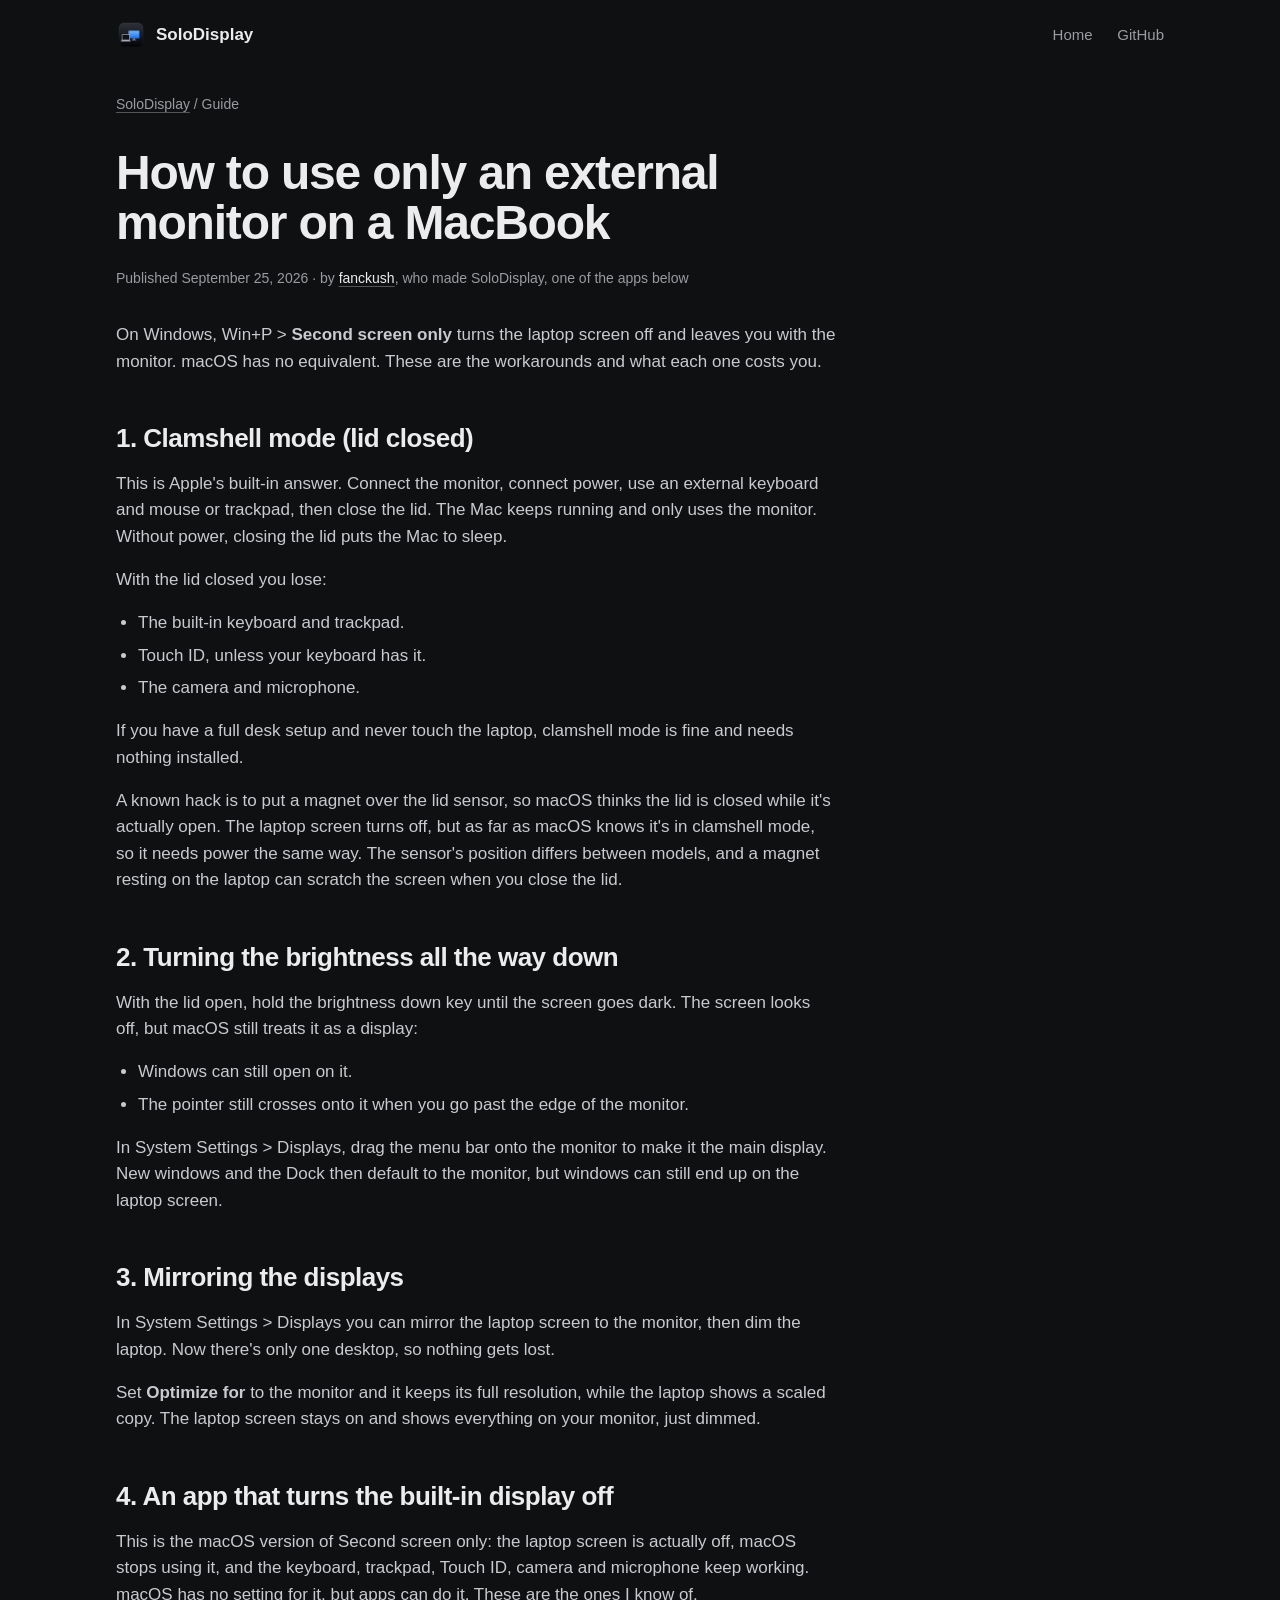
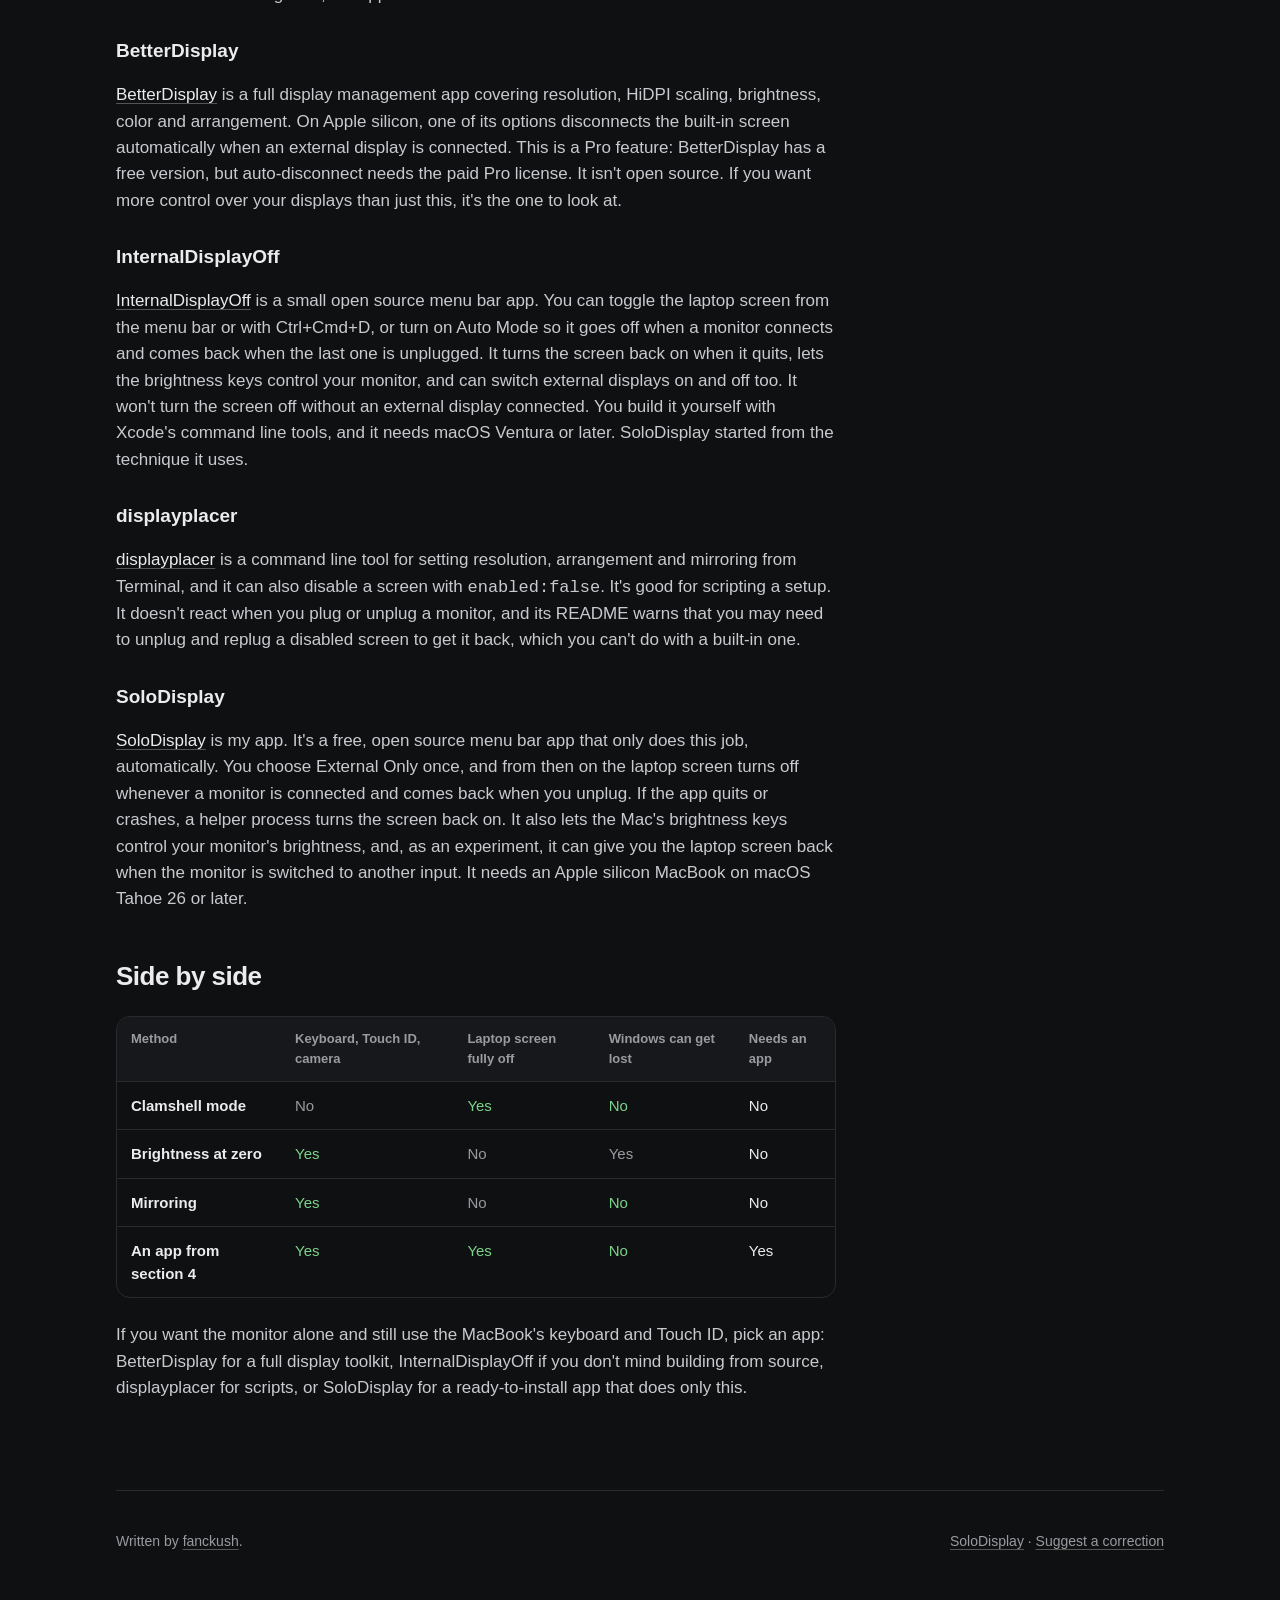
==== site/guide/external-monitor-only-macbook/index.html @ d15729b1 "docs: new github io landing page" ====
<!doctype html>
<html lang="en">
<head>
<meta charset="utf-8">
<meta name="viewport" content="width=device-width, initial-scale=1">
<title>How to Use Only an External Monitor on a MacBook</title>
<meta name="description" content="Using only an external monitor with a MacBook: clamshell mode, brightness at zero, mirroring, or turning the built-in display off with BetterDisplay, InternalDisplayOff, displayplacer or SoloDisplay.">
<meta name="robots" content="index, follow, max-image-preview:large">
<meta name="author" content="fanckush">
<link rel="canonical" href="https://fanckush.github.io/SoloDisplay/guide/external-monitor-only-macbook/">
<link rel="icon" type="image/png" sizes="32x32" href="../../icon-32.png">
<link rel="icon" type="image/png" sizes="192x192" href="../../icon-192.png">
<link rel="apple-touch-icon" href="../../apple-touch-icon.png">
<link rel="manifest" href="../../site.webmanifest">
<meta name="theme-color" content="#0f1012">
<meta name="color-scheme" content="dark">

<meta property="og:type" content="article">
<meta property="og:site_name" content="SoloDisplay">
<meta property="og:locale" content="en_US">
<meta property="og:title" content="How to use only an external monitor on a MacBook">
<meta property="og:description" content="Clamshell mode, brightness at zero, mirroring, or an app that turns the built-in display off. What each one costs you.">
<meta property="og:url" content="https://fanckush.github.io/SoloDisplay/guide/external-monitor-only-macbook/">
<meta property="og:image" content="https://fanckush.github.io/SoloDisplay/og-guide-v1.png">
<meta property="og:image:type" content="image/png">
<meta property="og:image:width" content="1200">
<meta property="og:image:height" content="630">
<meta property="og:image:alt" content="A MacBook with its screen off next to an external monitor that's on. Text: How to use only an external monitor on a MacBook.">
<meta property="article:published_time" content="2026-09-25">
<meta name="twitter:card" content="summary_large_image">
<meta name="twitter:title" content="How to use only an external monitor on a MacBook">
<meta name="twitter:description" content="Clamshell mode, brightness at zero, mirroring, or an app that turns the built-in display off. What each one costs you.">
<meta name="twitter:image" content="https://fanckush.github.io/SoloDisplay/og-guide-v1.png">
<meta name="twitter:image:alt" content="A MacBook with its screen off next to an external monitor that's on.">

<script type="application/ld+json">
{
  "@context": "https://schema.org",
  "@graph": [
    {
      "@type": "Article",
      "@id": "https://fanckush.github.io/SoloDisplay/guide/external-monitor-only-macbook/#article",
      "headline": "How to use only an external monitor on a MacBook",
      "description": "Clamshell mode, brightness at zero, mirroring, or an app that turns the built-in display off, and what each one costs you.",
      "image": "https://fanckush.github.io/SoloDisplay/og-guide-v1.png",
      "datePublished": "2026-09-25",
      "dateModified": "2026-09-25",
      "inLanguage": "en",
      "mainEntityOfPage": "https://fanckush.github.io/SoloDisplay/guide/external-monitor-only-macbook/",
      "author": { "@type": "Person", "name": "fanckush", "url": "https://github.com/fanckush" },
      "publisher": { "@type": "Person", "name": "fanckush", "url": "https://github.com/fanckush" },
      "about": { "@id": "https://fanckush.github.io/SoloDisplay/#app" }
    },
    {
      "@type": "BreadcrumbList",
      "itemListElement": [
        { "@type": "ListItem", "position": 1, "name": "SoloDisplay", "item": "https://fanckush.github.io/SoloDisplay/" },
        { "@type": "ListItem", "position": 2, "name": "Use only an external monitor on a MacBook", "item": "https://fanckush.github.io/SoloDisplay/guide/external-monitor-only-macbook/" }
      ]
    }
  ]
}
</script>

<link rel="stylesheet" href="../../style.css">
</head>
<body>
<a class="skip" href="#main">Skip to content</a>

<div class="wrap">
  <header class="top">
    <a class="brand" href="../../"><img src="../../icon-64.png" alt="" width="30" height="30">SoloDisplay</a>
    <nav aria-label="Main">
      <a href="../../">Home</a>
      <a href="https://github.com/fanckush/SoloDisplay">GitHub</a>
    </nav>
  </header>

  <nav class="crumbs" aria-label="Breadcrumb"><a href="../../">SoloDisplay</a> / Guide</nav>

  <main id="main" class="prose">
    <article>
      <h1>How to use only an external monitor on a MacBook</h1>
      <p class="meta">Published <time datetime="2026-09-25">September 25, 2026</time> &middot; by <a href="https://github.com/fanckush">fanckush</a>, who made SoloDisplay, one of the apps below</p>

      <p>On Windows, Win+P &gt; <strong>Second screen only</strong> turns the laptop screen off and leaves you with the monitor. macOS has no equivalent. These are the workarounds and what each one costs you.</p>

      <h2 id="clamshell-mode">1. Clamshell mode (lid closed)</h2>
      <p>This is Apple's built-in answer. Connect the monitor, connect power, use an external keyboard and mouse or trackpad, then close the lid. The Mac keeps running and only uses the monitor. Without power, closing the lid puts the Mac to sleep.</p>
      <p>With the lid closed you lose:</p>
      <ul>
        <li>The built-in keyboard and trackpad.</li>
        <li>Touch ID, unless your keyboard has it.</li>
        <li>The camera and microphone.</li>
      </ul>
      <p>If you have a full desk setup and never touch the laptop, clamshell mode is fine and needs nothing installed.</p>
      <p>A known hack is to put a magnet over the lid sensor, so macOS thinks the lid is closed while it's actually open. The laptop screen turns off, but as far as macOS knows it's in clamshell mode, so it needs power the same way. The sensor's position differs between models, and a magnet resting on the laptop can scratch the screen when you close the lid.</p>

      <h2 id="brightness-zero">2. Turning the brightness all the way down</h2>
      <p>With the lid open, hold the brightness down key until the screen goes dark. The screen looks off, but macOS still treats it as a display:</p>
      <ul>
        <li>Windows can still open on it.</li>
        <li>The pointer still crosses onto it when you go past the edge of the monitor.</li>
      </ul>
      <p>In System Settings &gt; Displays, drag the menu bar onto the monitor to make it the main display. New windows and the Dock then default to the monitor, but windows can still end up on the laptop screen.</p>

      <h2 id="mirroring">3. Mirroring the displays</h2>
      <p>In System Settings &gt; Displays you can mirror the laptop screen to the monitor, then dim the laptop. Now there's only one desktop, so nothing gets lost.</p>
      <p>Set <strong>Optimize for</strong> to the monitor and it keeps its full resolution, while the laptop shows a scaled copy. The laptop screen stays on and shows everything on your monitor, just dimmed.</p>

      <h2 id="turn-off-built-in-display">4. An app that turns the built-in display off</h2>
      <p>This is the macOS version of Second screen only: the laptop screen is actually off, macOS stops using it, and the keyboard, trackpad, Touch ID, camera and microphone keep working. macOS has no setting for it, but apps can do it. These are the ones I know of.</p>

      <h3>BetterDisplay</h3>
      <p><a href="https://github.com/waydabber/BetterDisplay">BetterDisplay</a> is a full display management app covering resolution, HiDPI scaling, brightness, color and arrangement. On Apple silicon, one of its options disconnects the built-in screen automatically when an external display is connected. This is a Pro feature: BetterDisplay has a free version, but auto-disconnect needs the paid Pro license. It isn't open source. If you want more control over your displays than just this, it's the one to look at.</p>

      <h3>InternalDisplayOff</h3>
      <p><a href="https://github.com/RonaldPark89/InternalDisplayOff">InternalDisplayOff</a> is a small open source menu bar app. You can toggle the laptop screen from the menu bar or with Ctrl+Cmd+D, or turn on Auto Mode so it goes off when a monitor connects and comes back when the last one is unplugged. It turns the screen back on when it quits, lets the brightness keys control your monitor, and can switch external displays on and off too. It won't turn the screen off without an external display connected. You build it yourself with Xcode's command line tools, and it needs macOS Ventura or later. SoloDisplay started from the technique it uses.</p>

      <h3>displayplacer</h3>
      <p><a href="https://github.com/jakehilborn/displayplacer">displayplacer</a> is a command line tool for setting resolution, arrangement and mirroring from Terminal, and it can also disable a screen with <code>enabled:false</code>. It's good for scripting a setup. It doesn't react when you plug or unplug a monitor, and its README warns that you may need to unplug and replug a disabled screen to get it back, which you can't do with a built-in one.</p>

      <h3>SoloDisplay</h3>
      <p><a href="../../">SoloDisplay</a> is my app. It's a free, open source menu bar app that only does this job, automatically. You choose External Only once, and from then on the laptop screen turns off whenever a monitor is connected and comes back when you unplug. If the app quits or crashes, a helper process turns the screen back on. It also lets the Mac's brightness keys control your monitor's brightness, and, as an experiment, it can give you the laptop screen back when the monitor is switched to another input. It needs an Apple silicon MacBook on macOS Tahoe 26 or later.</p>

      <h2 id="comparison">Side by side</h2>
      <div class="table-wrap">
        <table>
          <thead>
            <tr><th scope="col">Method</th><th scope="col">Keyboard, Touch ID, camera</th><th scope="col">Laptop screen fully off</th><th scope="col">Windows can get lost</th><th scope="col">Needs an app</th></tr>
          </thead>
          <tbody>
            <tr><th scope="row">Clamshell mode</th><td class="no">No</td><td class="yes">Yes</td><td class="yes">No</td><td>No</td></tr>
            <tr><th scope="row">Brightness at zero</th><td class="yes">Yes</td><td class="no">No</td><td class="no">Yes</td><td>No</td></tr>
            <tr><th scope="row">Mirroring</th><td class="yes">Yes</td><td class="no">No</td><td class="yes">No</td><td>No</td></tr>
            <tr><th scope="row">An app from section 4</th><td class="yes">Yes</td><td class="yes">Yes</td><td class="yes">No</td><td>Yes</td></tr>
          </tbody>
        </table>
      </div>
      <p>If you want the monitor alone and still use the MacBook's keyboard and Touch ID, pick an app: BetterDisplay for a full display toolkit, InternalDisplayOff if you don't mind building from source, displayplacer for scripts, or SoloDisplay for a ready-to-install app that does only this.</p>
    </article>
  </main>

  <footer>
    <div class="row">
      <p>Written by <a href="https://github.com/fanckush">fanckush</a>.</p>
      <div>
        <a href="../../">SoloDisplay</a> &middot;
        <a href="https://github.com/fanckush/SoloDisplay/issues">Suggest a correction</a>
      </div>
    </div>
  </footer>
</div>
</body>
</html>
---- site/style.css ----
:root {
  --bg: #0f1012;
  --surface: #17181b;
  --line: #2a2b30;
  --text: #ececee;
  --muted: #9a9ba1;
  --accent: #4f8cff;
  /* Deeper blue behind white text, for 4.5:1 contrast */
  --accent-fill: #2f6fe6;
  --accent-press: #2a64d6;
  --sans: -apple-system, BlinkMacSystemFont, "SF Pro Text", "Helvetica Neue", Helvetica, Arial, sans-serif;
  --mono: ui-monospace, "SF Mono", Menlo, Consolas, monospace;
  color-scheme: dark;
}
* { box-sizing: border-box; }
html { -webkit-text-size-adjust: 100%; }
body {
  margin: 0;
  background: var(--bg);
  color: var(--text);
  font: 17px/1.55 var(--sans);
  -webkit-font-smoothing: antialiased;
}
a { color: var(--text); text-underline-offset: 3px; text-decoration-color: #555; }
a:hover { text-decoration-color: var(--text); }
.wrap { max-width: 1080px; margin: 0 auto; padding: 0 16px; }
.sprites { position: absolute; width: 0; height: 0; overflow: hidden; }
.skip {
  position: absolute; left: -9999px; top: 12px; z-index: 10;
  background: var(--accent-fill); color: #fff; padding: 8px 14px; border-radius: 8px; text-decoration: none;
}
.skip:focus { left: 16px; }

/* Top bar */
.top { display: flex; align-items: center; justify-content: space-between; padding: 20px 0; }
.brand { display: flex; align-items: center; gap: 10px; font-weight: 600; text-decoration: none; }
.brand img { width: 30px; height: 30px; }
.top nav a { color: var(--muted); text-decoration: none; font-size: 15px; margin-left: 20px; }
.top nav a:hover { color: var(--text); }

/* Hero */
.hero {
  display: grid;
  grid-template-columns: minmax(0, 1fr) minmax(0, 1.1fr);
  gap: 56px;
  align-items: center;
  padding: 64px 0 96px;
}
h1 {
  font-size: clamp(36px, 5.2vw, 58px);
  line-height: 1.05;
  letter-spacing: -0.025em;
  margin: 0 0 20px;
  font-weight: 700;
  text-wrap: balance;
}
.lede { color: var(--muted); font-size: 19px; margin: 0 0 32px; max-width: 30em; }
.actions { display: flex; flex-wrap: wrap; gap: 12px; align-items: center; }
.btn {
  display: inline-flex; align-items: center; gap: 8px;
  background: var(--accent-fill); color: #fff;
  padding: 12px 20px; border-radius: 10px;
  font-weight: 600; text-decoration: none; font-size: 16px;
}
.btn:hover { background: var(--accent-press); }
.brew {
  display: inline-flex; align-items: center; gap: 4px;
  border: 1px solid var(--line); border-radius: 10px;
  padding: 4px 4px 4px 14px; max-width: 100%;
  font: 13.5px var(--mono); color: var(--muted);
}
.brew code { overflow-x: auto; white-space: nowrap; padding: 8px 0; scrollbar-width: none; }
.brew code::-webkit-scrollbar { display: none; }
.brew button {
  flex: none; background: var(--surface); color: var(--text);
  border: 0; border-radius: 7px; padding: 7px 10px;
  font: 500 13px var(--sans); cursor: pointer; min-width: 64px;
}
.brew button:hover { background: var(--line); }
.fine { color: var(--muted); font-size: 14px; margin: 18px 0 0; }

/* Demos: a MacBook and a monitor. The window moves between screens. */
.demo { display: flex; flex-direction: column; align-items: center; gap: 22px; }
.demo svg { width: 100%; height: auto; display: block; }
.lap-lit, .scene { transition: opacity .35s ease; }
.arrive { opacity: 0; transition: opacity .15s ease; }

/* Hero: the laptop screen goes dark and its window shows up on the monitor, like macOS does. */
#hero-demo[data-mode="external"] .lap-lit { opacity: 0; }
#hero-demo[data-mode="external"] .arrive { opacity: 1; transition-delay: .2s; }

/* Input: with the monitor on another device, macOS moves the whole desktop to the laptop. */
#input-demo .lap-lit, #input-demo .scene { opacity: 0; }
#input-demo:not([data-mode="mac"]) .lap-lit,
#input-demo[data-mode="console"] .scene-console,
#input-demo[data-mode="pc"] .scene-pc { opacity: 1; }
/* Going straight from one device to another: the new scene fades in fully before the old one fades out. */
#input-demo.swap[data-mode="pc"] .scene-console,
#input-demo.swap[data-mode="console"] .scene-pc { transition-delay: .35s; }

.seg {
  display: grid; grid-auto-flow: column; grid-auto-columns: 1fr; gap: 6px;
  background: var(--surface); border: 1px solid var(--line);
  border-radius: 12px; padding: 5px; width: min(380px, 100%);
}
.card .seg { background: var(--bg); width: min(420px, 100%); }
.seg button {
  background: transparent; color: var(--muted); border: 0;
  border-radius: 8px; padding: 9px 10px;
  font: 600 15px var(--sans); cursor: pointer;
  transition: background .2s, color .2s;
}
.seg button[aria-checked="true"] { background: var(--accent-fill); color: #fff; }
.seg button:not([aria-checked="true"]):hover { color: var(--text); }
.seg .port { display: block; font-size: 11px; font-weight: 500; opacity: .9; letter-spacing: .02em; }
.status { color: var(--muted); font-size: 15px; margin: -8px 0 0; min-height: 1.5em; text-align: center; }

/* Sections */
section { padding: 80px 0; border-top: 1px solid var(--line); }
h2 { font-size: 32px; letter-spacing: -0.02em; margin: 0 0 12px; line-height: 1.2; }
#features h2 { margin-bottom: 32px; }

/* Features */
.features { display: grid; grid-template-columns: repeat(2, minmax(0, 1fr)); gap: 16px; }
.card {
  background: var(--surface); border: 1px solid var(--line);
  border-radius: 18px; padding: 30px;
}
.card.wide {
  grid-column: 1 / -1;
  display: grid; grid-template-columns: minmax(0, 1fr) minmax(0, 1.2fr);
  gap: 40px; align-items: start;
}
#input-demo {
  /* Text and switch stay together, centred beside the drawing */
  grid-template-areas: ". art" "copy art" "ctrl art" ". art";
  grid-template-rows: 1fr auto auto 1fr;
  row-gap: 0;
}
#input-demo .copy { grid-area: copy; }
#input-demo .art { grid-area: art; align-self: center; }
#input-demo .ctrl { grid-area: ctrl; padding-top: 24px; }
#input-demo .status { text-align: left; margin: 10px 0 0; }
.card h3 { font-size: 21px; letter-spacing: -0.01em; line-height: 1.25; margin: 0 0 10px; }
.card p { color: var(--muted); margin: 0 0 12px; }
.card p:last-child { margin-bottom: 0; }
.card .note { font-size: 14px; }
.tag {
  display: inline-block; margin-bottom: 14px;
  border: 1px solid #4a3f22; color: #e7c46a; background: #231e10;
  border-radius: 99px; padding: 2px 10px;
  font-size: 12px; font-weight: 600; letter-spacing: .02em;
}

.card.keyed { display: flex; flex-direction: column; }
.keys { display: flex; gap: 10px; margin-top: auto; padding-top: 22px; }
.key {
  width: 58px; height: 54px; border-radius: 9px;
  background: #222327; border: 1px solid #36373c;
  box-shadow: inset 0 -2px 0 rgba(0, 0, 0, .35);
  display: flex; flex-direction: column; align-items: center; justify-content: center; gap: 4px;
  color: #d4d5d9; font-size: 10px; letter-spacing: .03em;
}

.checks { list-style: none; margin: 0; padding: 0; color: var(--muted); }
.checks li { position: relative; padding-left: 24px; margin-bottom: 10px; }
.checks li:last-child { margin-bottom: 0; }
.checks li::before {
  content: ""; position: absolute; left: 4px; top: 5px;
  width: 5px; height: 10px;
  border: solid var(--accent); border-width: 0 2px 2px 0;
  transform: rotate(45deg);
}

.facts {
  display: grid; grid-template-columns: minmax(0, 1fr) minmax(0, 1fr);
  gap: 56px; align-items: center; margin-top: 72px;
}
.facts figure { margin: 0; }
.facts img { width: 100%; height: auto; border-radius: 16px; display: block; }
.facts figcaption { color: var(--muted); font-size: 14px; margin-top: 12px; }
.facts dl { display: grid; grid-template-columns: 1fr 1fr; gap: 32px 28px; margin: 0; }
.facts dt { font-size: 26px; font-weight: 700; letter-spacing: -0.02em; line-height: 1.2; }
.facts dd { margin: 4px 0 0; color: var(--muted); font-size: 15px; }

/* FAQ */
.faq { max-width: 760px; }
.faq h2 { margin-bottom: 20px; }
details { border-bottom: 1px solid var(--line); }
summary {
  cursor: pointer; list-style: none; padding: 18px 32px 18px 0;
  font-weight: 600; position: relative;
}
summary::-webkit-details-marker { display: none; }
summary::after {
  content: "+"; position: absolute; right: 4px; top: 16px;
  color: var(--muted); font-weight: 400; font-size: 22px; line-height: 1.2;
}
details[open] summary::after { content: "\2212"; }
details p { margin: 0 0 20px; color: var(--muted); max-width: 40em; }

footer { border-top: 1px solid var(--line); padding: 40px 0 56px; color: var(--muted); font-size: 14px; }
footer .row { display: flex; flex-wrap: wrap; gap: 8px 24px; justify-content: space-between; }
footer a { color: var(--muted); }
footer p { margin: 0 0 8px; }

:focus-visible { outline: 2px solid var(--accent); outline-offset: 2px; }

/* Guide */
.crumbs { color: var(--muted); font-size: 14px; margin: 24px 0 0; }
.crumbs a { color: var(--muted); }
.prose { max-width: 720px; padding: 32px 0 72px; }
.prose h1 { font-size: clamp(32px, 4.6vw, 48px); }
.prose .meta { color: var(--muted); font-size: 14px; margin: 0 0 32px; }
.prose h2 { font-size: 26px; margin: 48px 0 12px; }
.prose h3 { font-size: 19px; margin: 28px 0 6px; }
.prose p, .prose li { color: #c9cacf; }
.prose ol, .prose ul { padding-left: 22px; }
.prose li { margin-bottom: 6px; }
.prose figure { margin: 28px 0; }
.prose img { width: 100%; height: auto; border-radius: 16px; display: block; }
.prose figcaption { color: var(--muted); font-size: 14px; margin-top: 10px; }
.table-wrap { overflow-x: auto; margin: 24px 0; border: 1px solid var(--line); border-radius: 14px; }
table { border-collapse: collapse; width: 100%; font-size: 15px; min-width: 560px; }
th, td { text-align: left; padding: 12px 14px; border-bottom: 1px solid var(--line); vertical-align: top; }
thead th { color: var(--muted); font-weight: 600; font-size: 13px; background: var(--surface); }
tbody tr:last-child td, tbody tr:last-child th { border-bottom: 0; }
tbody th { font-weight: 600; }
td.yes { color: #7bd389; }
td.no { color: var(--muted); }

@media (max-width: 820px) {
  .hero { grid-template-columns: 1fr; gap: 48px; padding: 32px 0 64px; }
  .features { grid-template-columns: 1fr; }
  .card { padding: 24px; }
  .card.wide { grid-template-columns: 1fr; gap: 28px; }
  #input-demo { grid-template-areas: "copy" "art" "ctrl"; grid-template-rows: auto; row-gap: 28px; }
  #input-demo .ctrl { padding-top: 0; }
  .facts { grid-template-columns: 1fr; gap: 40px; }
  section { padding: 56px 0; }
  .top nav a:not(:last-child) { display: none; }
}
@media (prefers-reduced-motion: reduce) {
  * { transition: none !important; }
}
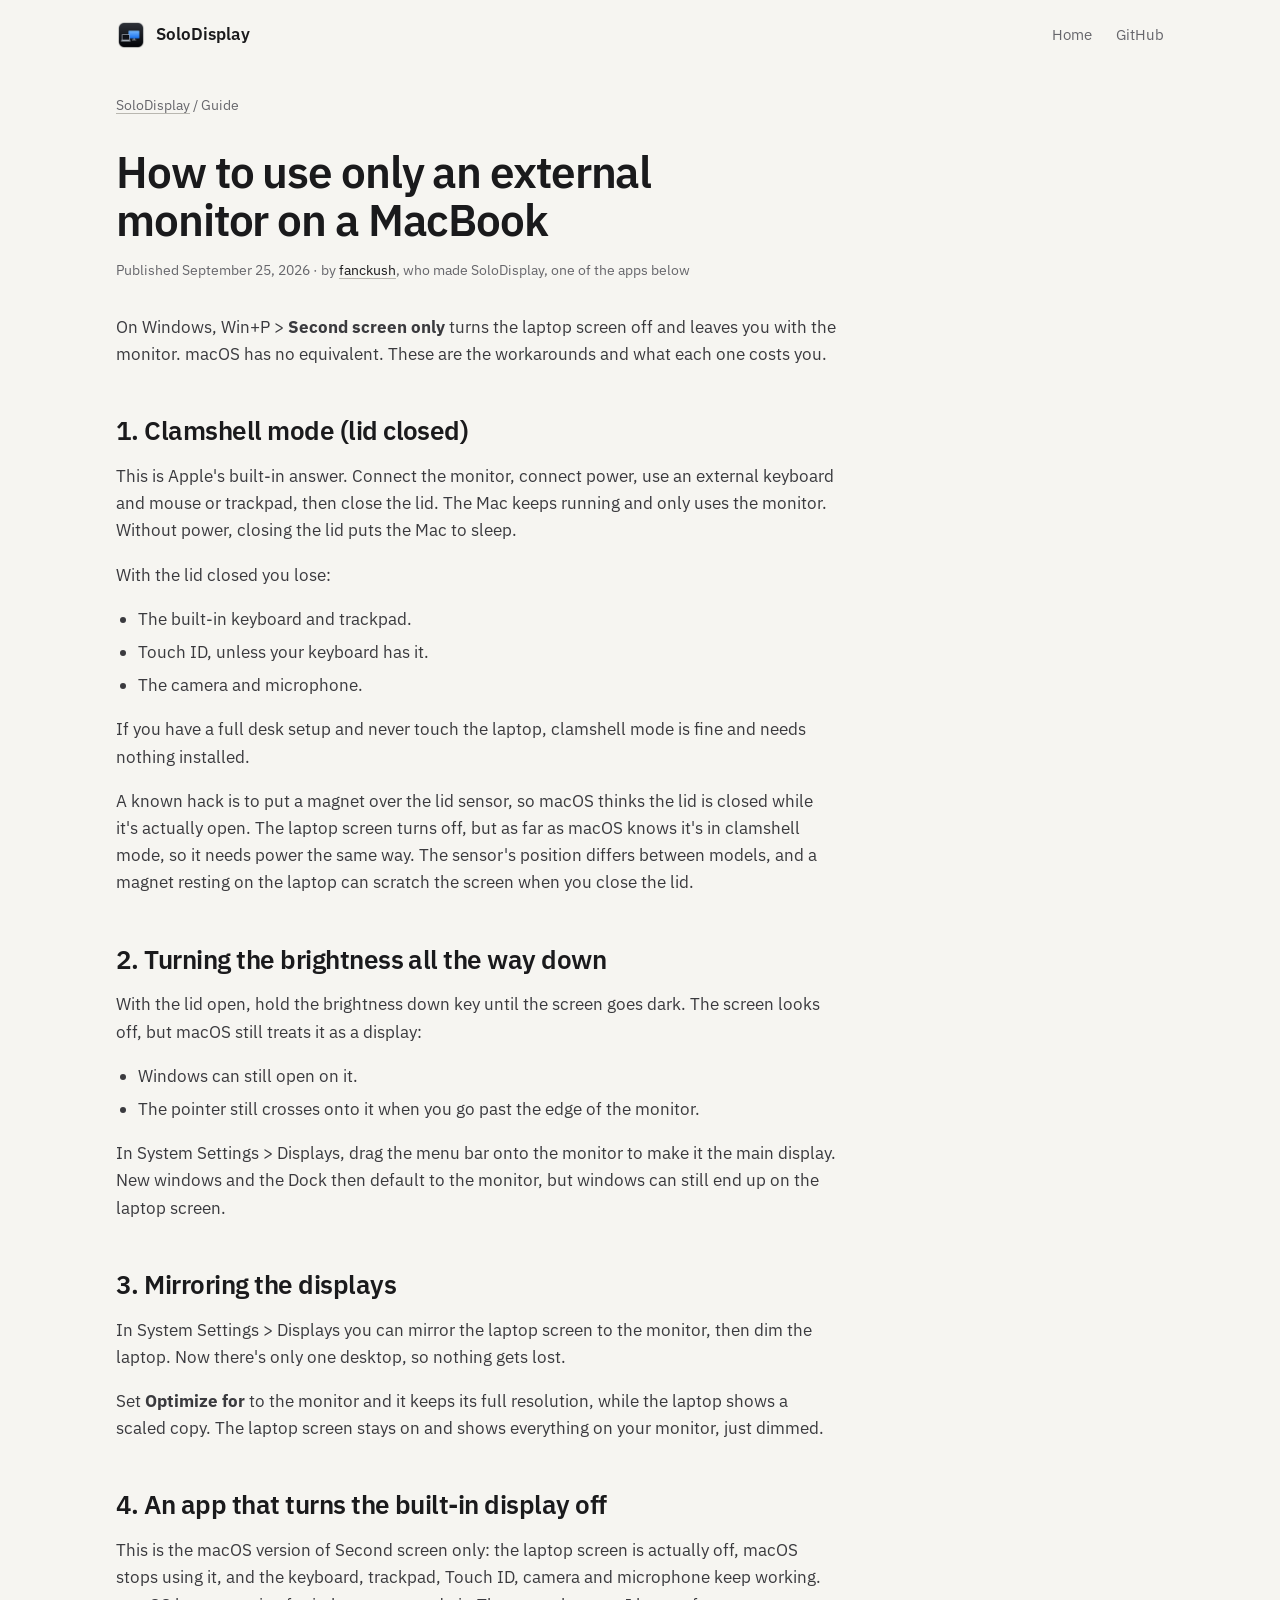
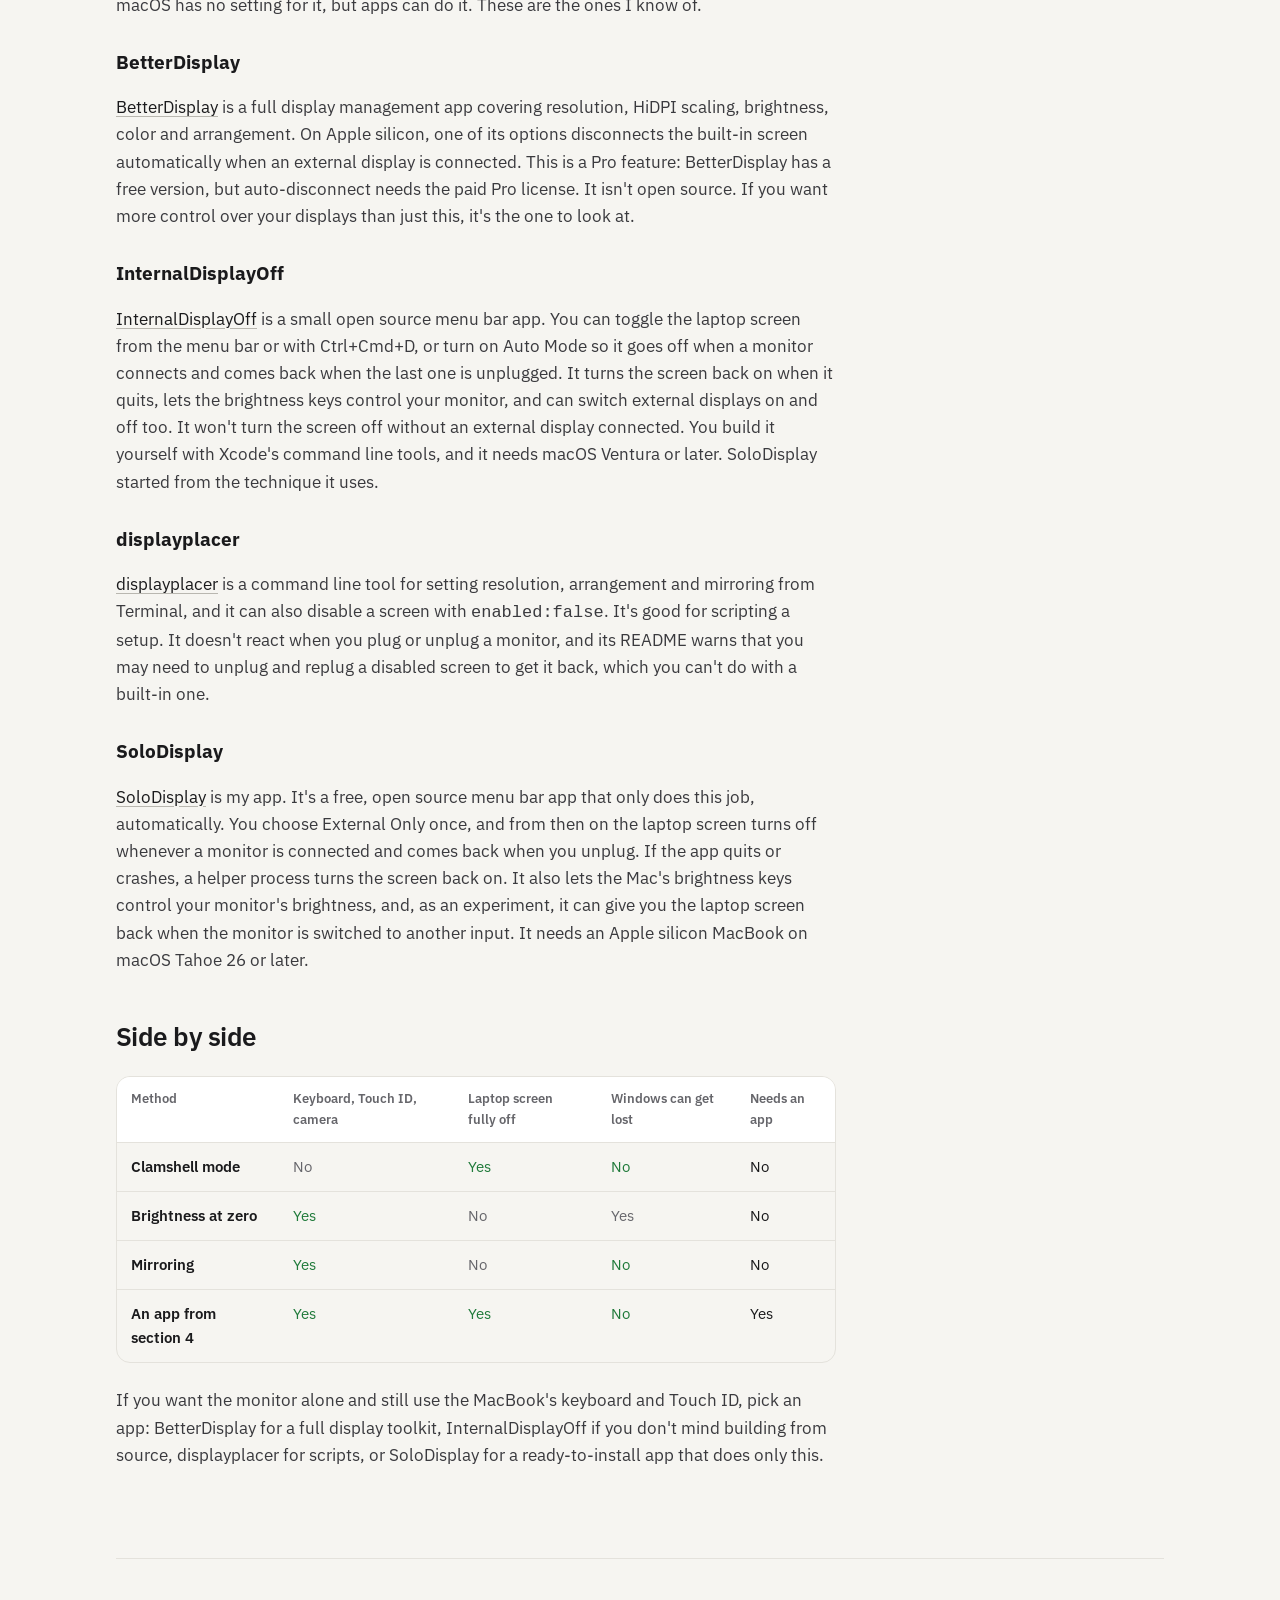
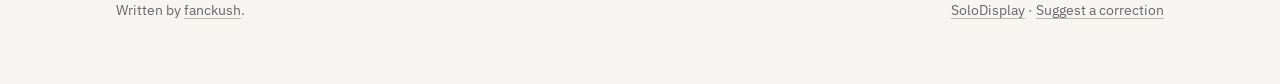
==== commit fbe51edd: "docs: revamp landing page, light mode, better" ====
--- a/site/guide/external-monitor-only-macbook/index.html
+++ b/site/guide/external-monitor-only-macbook/index.html
@@ -12,8 +12,9 @@
 <link rel="icon" type="image/png" sizes="192x192" href="../../icon-192.png">
 <link rel="apple-touch-icon" href="../../apple-touch-icon.png">
 <link rel="manifest" href="../../site.webmanifest">
-<meta name="theme-color" content="#0f1012">
-<meta name="color-scheme" content="dark">
+<meta name="theme-color" content="#f6f5f1" media="(prefers-color-scheme: light)">
+<meta name="theme-color" content="#1b1b1d" media="(prefers-color-scheme: dark)">
+<meta name="color-scheme" content="light dark">
 
 <meta property="og:type" content="article">
 <meta property="og:site_name" content="SoloDisplay">
--- a/site/style.css
+++ b/site/style.css
@@ -1,16 +1,61 @@
+/* Only a screen that's on gets color. Everything else is paper, ink and aluminum,
+   so the lit screens in the drawings are the only blue on the page. */
+@font-face { font-family: "IBM Plex Sans"; src: url("fonts/ibm-plex-sans-400.woff2") format("woff2"); font-weight: 400; font-display: swap; }
+@font-face { font-family: "IBM Plex Sans"; src: url("fonts/ibm-plex-sans-500.woff2") format("woff2"); font-weight: 500; font-display: swap; }
+@font-face { font-family: "IBM Plex Sans"; src: url("fonts/ibm-plex-sans-600.woff2") format("woff2"); font-weight: 600; font-display: swap; }
+@font-face { font-family: "IBM Plex Sans"; src: url("fonts/ibm-plex-sans-700.woff2") format("woff2"); font-weight: 700; font-display: swap; }
+@font-face { font-family: "IBM Plex Mono"; src: url("fonts/ibm-plex-mono-400.woff2") format("woff2"); font-weight: 400; font-display: swap; }
+@font-face { font-family: "IBM Plex Mono"; src: url("fonts/ibm-plex-mono-500.woff2") format("woff2"); font-weight: 500; font-display: swap; }
 :root {
-  --bg: #0f1012;
-  --surface: #17181b;
-  --line: #2a2b30;
-  --text: #ececee;
-  --muted: #9a9ba1;
-  --accent: #4f8cff;
-  /* Deeper blue behind white text, for 4.5:1 contrast */
-  --accent-fill: #2f6fe6;
-  --accent-press: #2a64d6;
-  --sans: -apple-system, BlinkMacSystemFont, "SF Pro Text", "Helvetica Neue", Helvetica, Arial, sans-serif;
-  --mono: ui-monospace, "SF Mono", Menlo, Consolas, monospace;
-  color-scheme: dark;
+  --bg: #f6f5f1;
+  --surface: #ffffff;
+  --switch-off: #cfcdc6;
+  --cable: #3a3a3e;
+  --well: #eceae4;
+  --line: #e4e2dc;
+  --text: #1a1a1c;
+  --muted: #66666b;
+  --prose: #3a3a3e;
+  --underline: #b9b7b0;
+  --ink: #1a1a1c;
+  --ink-press: #3a3a3e;
+  --on-ink: #ffffff;
+  --focus: #2f6fe6;
+  --key: #f3f2ee;
+  --key-line: #dcdad3;
+  --key-text: #3a3a3e;
+  --tag-line: #ecd9a2;
+  --tag-text: #7d5800;
+  --tag-bg: #fbf3dc;
+  --yes: #1f7a3a;
+  --sans: "IBM Plex Sans", -apple-system, BlinkMacSystemFont, "Helvetica Neue", Helvetica, Arial, sans-serif;
+  --mono: "IBM Plex Mono", ui-monospace, "SF Mono", Menlo, Consolas, monospace;
+  color-scheme: light dark;
+}
+@media (prefers-color-scheme: dark) {
+  :root {
+    --bg: #1b1b1d;
+    --surface: #232326;
+    --switch-off: #434348;
+    --cable: #5c5c62;
+    --well: #29292c;
+    --line: #333337;
+    --text: #ececee;
+    --muted: #a0a0a6;
+    --prose: #c9cacf;
+    --underline: #5a5a60;
+    --ink: #ececee;
+    --ink-press: #ffffff;
+    --on-ink: #1b1b1d;
+    --focus: #6fa0ff;
+    --key: #2a2a2e;
+    --key-line: #3c3c41;
+    --key-text: #d4d5d9;
+    --tag-line: #4a3f22;
+    --tag-text: #e7c46a;
+    --tag-bg: #2a2413;
+    --yes: #7bd389;
+  }
 }
 * { box-sizing: border-box; }
 html { -webkit-text-size-adjust: 100%; }
@@ -18,16 +63,16 @@
   margin: 0;
   background: var(--bg);
   color: var(--text);
-  font: 17px/1.55 var(--sans);
+  font: 17px/1.6 var(--sans);
   -webkit-font-smoothing: antialiased;
 }
-a { color: var(--text); text-underline-offset: 3px; text-decoration-color: #555; }
+a { color: var(--text); text-underline-offset: 3px; text-decoration-color: var(--underline); }
 a:hover { text-decoration-color: var(--text); }
 .wrap { max-width: 1080px; margin: 0 auto; padding: 0 16px; }
 .sprites { position: absolute; width: 0; height: 0; overflow: hidden; }
 .skip {
   position: absolute; left: -9999px; top: 12px; z-index: 10;
-  background: var(--accent-fill); color: #fff; padding: 8px 14px; border-radius: 8px; text-decoration: none;
+  background: var(--ink); color: var(--on-ink); padding: 8px 14px; border-radius: 8px; text-decoration: none;
 }
 .skip:focus { left: 16px; }
 
@@ -38,56 +83,88 @@
 .top nav a { color: var(--muted); text-decoration: none; font-size: 15px; margin-left: 20px; }
 .top nav a:hover { color: var(--text); }
 
-/* Hero */
+/* Hero: short, so the features start above the fold */
 .hero {
   display: grid;
-  grid-template-columns: minmax(0, 1fr) minmax(0, 1.1fr);
-  gap: 56px;
+  grid-template-columns: minmax(0, 1fr) minmax(0, 1fr);
+  gap: 48px;
   align-items: center;
-  padding: 64px 0 96px;
-}
+  padding: 40px 0 64px;
+}
+h1, h2 { font-weight: 600; text-wrap: balance; }
 h1 {
-  font-size: clamp(36px, 5.2vw, 58px);
-  line-height: 1.05;
+  font-size: clamp(34px, 4.2vw, 46px);
+  line-height: 1.08;
   letter-spacing: -0.025em;
-  margin: 0 0 20px;
-  font-weight: 700;
-  text-wrap: balance;
-}
-.lede { color: var(--muted); font-size: 19px; margin: 0 0 32px; max-width: 30em; }
-.actions { display: flex; flex-wrap: wrap; gap: 12px; align-items: center; }
+  margin: 0 0 16px;
+}
+.lede { color: var(--muted); font-size: 17px; margin: 0 0 24px; max-width: 32em; }
+/* Two equal ways to install: most people who want this already use Homebrew */
+.install { display: grid; gap: 10px; max-width: 520px; }
+.install > * { min-height: 62px; }
 .btn {
-  display: inline-flex; align-items: center; gap: 8px;
-  background: var(--accent-fill); color: #fff;
-  padding: 12px 20px; border-radius: 10px;
-  font-weight: 600; text-decoration: none; font-size: 16px;
-}
-.btn:hover { background: var(--accent-press); }
+  display: grid; grid-template-columns: auto 1fr auto; align-items: center; column-gap: 12px;
+  background: var(--ink); color: var(--on-ink);
+  padding: 10px 18px 10px 20px; border-radius: 14px;
+  font-weight: 600; text-decoration: none; font-size: 17px; line-height: 1.3;
+}
+.btn svg { display: block; }
+.btn small { font: 12px var(--mono); opacity: .7; }
+.btn:hover { background: var(--ink-press); }
 .brew {
-  display: inline-flex; align-items: center; gap: 4px;
-  border: 1px solid var(--line); border-radius: 10px;
-  padding: 4px 4px 4px 14px; max-width: 100%;
-  font: 13.5px var(--mono); color: var(--muted);
-}
-.brew code { overflow-x: auto; white-space: nowrap; padding: 8px 0; scrollbar-width: none; }
-.brew code::-webkit-scrollbar { display: none; }
+  display: flex; align-items: center; gap: 12px;
+  background: var(--well); border: 1px solid var(--line); border-radius: 14px;
+  padding: 9px 10px 9px 18px;
+}
+.brew code { flex: 1; min-width: 0; font: 12.5px/1.5 var(--mono); color: var(--text); overflow-wrap: anywhere; }
+.brew code::before { content: "$ "; color: var(--muted); }
 .brew button {
-  flex: none; background: var(--surface); color: var(--text);
-  border: 0; border-radius: 7px; padding: 7px 10px;
-  font: 500 13px var(--sans); cursor: pointer; min-width: 64px;
-}
-.brew button:hover { background: var(--line); }
-.fine { color: var(--muted); font-size: 14px; margin: 18px 0 0; }
+  flex: none; width: 38px; height: 38px; cursor: pointer;
+  display: grid; place-items: center;
+  background: var(--surface); color: var(--text);
+  border: 1px solid var(--line); border-radius: 9px; padding: 0;
+}
+.brew button:hover { border-color: var(--muted); }
+.brew .i-done, .brew .copied .i-copy { display: none; }
+.brew .copied .i-done { display: block; }
 
 /* Demos: a MacBook and a monitor. The window moves between screens. */
 .demo { display: flex; flex-direction: column; align-items: center; gap: 22px; }
-.demo svg { width: 100%; height: auto; display: block; }
+#hero-demo { width: 100%; max-width: 460px; justify-self: end; }
+.demo svg { width: 100%; height: auto; display: block; overflow: visible; }
 .lap-lit, .scene { transition: opacity .35s ease; }
 .arrive { opacity: 0; transition: opacity .15s ease; }
 
 /* Hero: the laptop screen goes dark and its window shows up on the monitor, like macOS does. */
 #hero-demo[data-mode="external"] .lap-lit { opacity: 0; }
 #hero-demo[data-mode="external"] .arrive { opacity: 1; transition-delay: .2s; }
+
+/* Unplugged: the monitor goes dark and its window comes back to the laptop, whatever the mode. */
+.cable { color: var(--cable); }
+.mon-lit, .mon-off, .lap-arrive { transition: opacity .35s ease; }
+.mon-off, .lap-arrive { opacity: 0; }
+#hero-demo[data-plugged="false"] .mon-lit { opacity: 0; }
+#hero-demo[data-plugged="false"] .mon-off,
+#hero-demo[data-plugged="false"] .lap-lit { opacity: 1; }
+#hero-demo[data-plugged="false"] .lap-arrive { opacity: 1; transition-delay: .2s; }
+
+.plug { display: flex; align-items: center; gap: 10px; margin-top: -6px; font-size: 15px; cursor: pointer; }
+.plug input {
+  appearance: none; -webkit-appearance: none; margin: 0; flex: none; cursor: pointer;
+  position: relative; width: 22px; height: 22px; border-radius: 7px;
+  background: var(--surface); border: 1.5px solid var(--switch-off);
+  transition: background .15s, border-color .15s;
+}
+.plug input:hover { border-color: var(--muted); }
+.plug input::before {
+  content: ""; position: absolute; left: 6.5px; top: 2.5px;
+  width: 5px; height: 10px;
+  border: solid var(--on-ink); border-width: 0 2px 2px 0;
+  transform: rotate(45deg) scale(.4); opacity: 0;
+  transition: transform .15s, opacity .15s;
+}
+.plug input:checked { background: var(--ink); border-color: var(--ink); }
+.plug input:checked::before { transform: rotate(45deg) scale(1); opacity: 1; }
 
 /* Input: with the monitor on another device, macOS moves the whole desktop to the laptop. */
 #input-demo .lap-lit, #input-demo .scene { opacity: 0; }
@@ -110,15 +187,15 @@
   font: 600 15px var(--sans); cursor: pointer;
   transition: background .2s, color .2s;
 }
-.seg button[aria-checked="true"] { background: var(--accent-fill); color: #fff; }
+.seg button[aria-checked="true"] { background: var(--ink); color: var(--on-ink); }
 .seg button:not([aria-checked="true"]):hover { color: var(--text); }
-.seg .port { display: block; font-size: 11px; font-weight: 500; opacity: .9; letter-spacing: .02em; }
+.seg .port { display: block; font: 500 10.5px var(--mono); opacity: .9; letter-spacing: .02em; }
 .status { color: var(--muted); font-size: 15px; margin: -8px 0 0; min-height: 1.5em; text-align: center; }
 
 /* Sections */
-section { padding: 80px 0; border-top: 1px solid var(--line); }
-h2 { font-size: 32px; letter-spacing: -0.02em; margin: 0 0 12px; line-height: 1.2; }
-#features h2 { margin-bottom: 32px; }
+section { padding: 64px 0; border-top: 1px solid var(--line); }
+h2 { font-size: clamp(28px, 3.2vw, 34px); letter-spacing: -0.02em; margin: 0 0 16px; line-height: 1.15; }
+#features h2 { margin-bottom: 28px; }
 
 /* Features */
 .features { display: grid; grid-template-columns: repeat(2, minmax(0, 1fr)); gap: 16px; }
@@ -147,19 +224,19 @@
 .card .note { font-size: 14px; }
 .tag {
   display: inline-block; margin-bottom: 14px;
-  border: 1px solid #4a3f22; color: #e7c46a; background: #231e10;
+  border: 1px solid var(--tag-line); color: var(--tag-text); background: var(--tag-bg);
   border-radius: 99px; padding: 2px 10px;
-  font-size: 12px; font-weight: 600; letter-spacing: .02em;
+  font: 500 11px/1.6 var(--mono); letter-spacing: .06em; text-transform: uppercase;
 }
 
 .card.keyed { display: flex; flex-direction: column; }
 .keys { display: flex; gap: 10px; margin-top: auto; padding-top: 22px; }
 .key {
   width: 58px; height: 54px; border-radius: 9px;
-  background: #222327; border: 1px solid #36373c;
-  box-shadow: inset 0 -2px 0 rgba(0, 0, 0, .35);
+  background: var(--key); border: 1px solid var(--key-line);
+  box-shadow: inset 0 -2px 0 rgba(0, 0, 0, .08);
   display: flex; flex-direction: column; align-items: center; justify-content: center; gap: 4px;
-  color: #d4d5d9; font-size: 10px; letter-spacing: .03em;
+  color: var(--key-text); font-size: 10px; letter-spacing: .03em;
 }
 
 .checks { list-style: none; margin: 0; padding: 0; color: var(--muted); }
@@ -168,7 +245,7 @@
 .checks li::before {
   content: ""; position: absolute; left: 4px; top: 5px;
   width: 5px; height: 10px;
-  border: solid var(--accent); border-width: 0 2px 2px 0;
+  border: solid var(--text); border-width: 0 2px 2px 0;
   transform: rotate(45deg);
 }
 
@@ -179,9 +256,11 @@
 .facts figure { margin: 0; }
 .facts img { width: 100%; height: auto; border-radius: 16px; display: block; }
 .facts figcaption { color: var(--muted); font-size: 14px; margin-top: 12px; }
-.facts dl { display: grid; grid-template-columns: 1fr 1fr; gap: 32px 28px; margin: 0; }
-.facts dt { font-size: 26px; font-weight: 700; letter-spacing: -0.02em; line-height: 1.2; }
-.facts dd { margin: 4px 0 0; color: var(--muted); font-size: 15px; }
+/* Spec sheet: label on the left, value on the right, hairline rows */
+.specs { margin: 0; border-top: 1px solid var(--line); font-size: 15px; }
+.specs div { display: grid; grid-template-columns: 9em minmax(0, 1fr); gap: 16px; padding: 13px 0; border-bottom: 1px solid var(--line); }
+.specs dt { color: var(--muted); font: 12px/1.9 var(--mono); letter-spacing: .06em; text-transform: uppercase; }
+.specs dd { margin: 0; }
 
 /* FAQ */
 .faq { max-width: 760px; }
@@ -193,10 +272,12 @@
 }
 summary::-webkit-details-marker { display: none; }
 summary::after {
-  content: "+"; position: absolute; right: 4px; top: 16px;
-  color: var(--muted); font-weight: 400; font-size: 22px; line-height: 1.2;
-}
-details[open] summary::after { content: "\2212"; }
+  content: ""; position: absolute; right: 6px; top: 24px;
+  width: 7px; height: 7px;
+  border: solid var(--muted); border-width: 0 1.5px 1.5px 0;
+  transform: rotate(45deg); transition: transform .2s;
+}
+details[open] summary::after { transform: translateY(3px) rotate(-135deg); }
 details p { margin: 0 0 20px; color: var(--muted); max-width: 40em; }
 
 footer { border-top: 1px solid var(--line); padding: 40px 0 56px; color: var(--muted); font-size: 14px; }
@@ -204,17 +285,17 @@
 footer a { color: var(--muted); }
 footer p { margin: 0 0 8px; }
 
-:focus-visible { outline: 2px solid var(--accent); outline-offset: 2px; }
+:focus-visible { outline: 2px solid var(--focus); outline-offset: 2px; }
 
 /* Guide */
 .crumbs { color: var(--muted); font-size: 14px; margin: 24px 0 0; }
 .crumbs a { color: var(--muted); }
 .prose { max-width: 720px; padding: 32px 0 72px; }
-.prose h1 { font-size: clamp(32px, 4.6vw, 48px); }
+.prose h1 { font-size: clamp(32px, 4.4vw, 44px); }
 .prose .meta { color: var(--muted); font-size: 14px; margin: 0 0 32px; }
 .prose h2 { font-size: 26px; margin: 48px 0 12px; }
 .prose h3 { font-size: 19px; margin: 28px 0 6px; }
-.prose p, .prose li { color: #c9cacf; }
+.prose p, .prose li { color: var(--prose); }
 .prose ol, .prose ul { padding-left: 22px; }
 .prose li { margin-bottom: 6px; }
 .prose figure { margin: 28px 0; }
@@ -226,20 +307,31 @@
 thead th { color: var(--muted); font-weight: 600; font-size: 13px; background: var(--surface); }
 tbody tr:last-child td, tbody tr:last-child th { border-bottom: 0; }
 tbody th { font-weight: 600; }
-td.yes { color: #7bd389; }
+td.yes { color: var(--yes); }
 td.no { color: var(--muted); }
 
 @media (max-width: 820px) {
-  .hero { grid-template-columns: 1fr; gap: 48px; padding: 32px 0 64px; }
+  .hero { grid-template-columns: minmax(0, 1fr); gap: 40px; padding: 24px 0 48px; }
+  #hero-demo { justify-self: center; }
   .features { grid-template-columns: 1fr; }
   .card { padding: 24px; }
   .card.wide { grid-template-columns: 1fr; gap: 28px; }
   #input-demo { grid-template-areas: "copy" "art" "ctrl"; grid-template-rows: auto; row-gap: 28px; }
   #input-demo .ctrl { padding-top: 0; }
   .facts { grid-template-columns: 1fr; gap: 40px; }
-  section { padding: 56px 0; }
-  .top nav a:not(:last-child) { display: none; }
+  section { padding: 48px 0; }
+  .card h3 { font-size: 19px; }
+  .top nav a { margin-left: 16px; }
+  .top nav a[href="#features"] { display: none; }
+}
+@media (max-width: 520px) {
+  /* Version line moves under the label */
+  .btn { grid-template-columns: auto 1fr; }
+  .btn svg { grid-row: span 2; }
+  .specs div { grid-template-columns: 7.5em minmax(0, 1fr); gap: 12px; }
 }
 @media (prefers-reduced-motion: reduce) {
   * { transition: none !important; }
 }
+.halo { opacity: .55; }
+@media (prefers-color-scheme: dark) { .halo { opacity: .6; } }
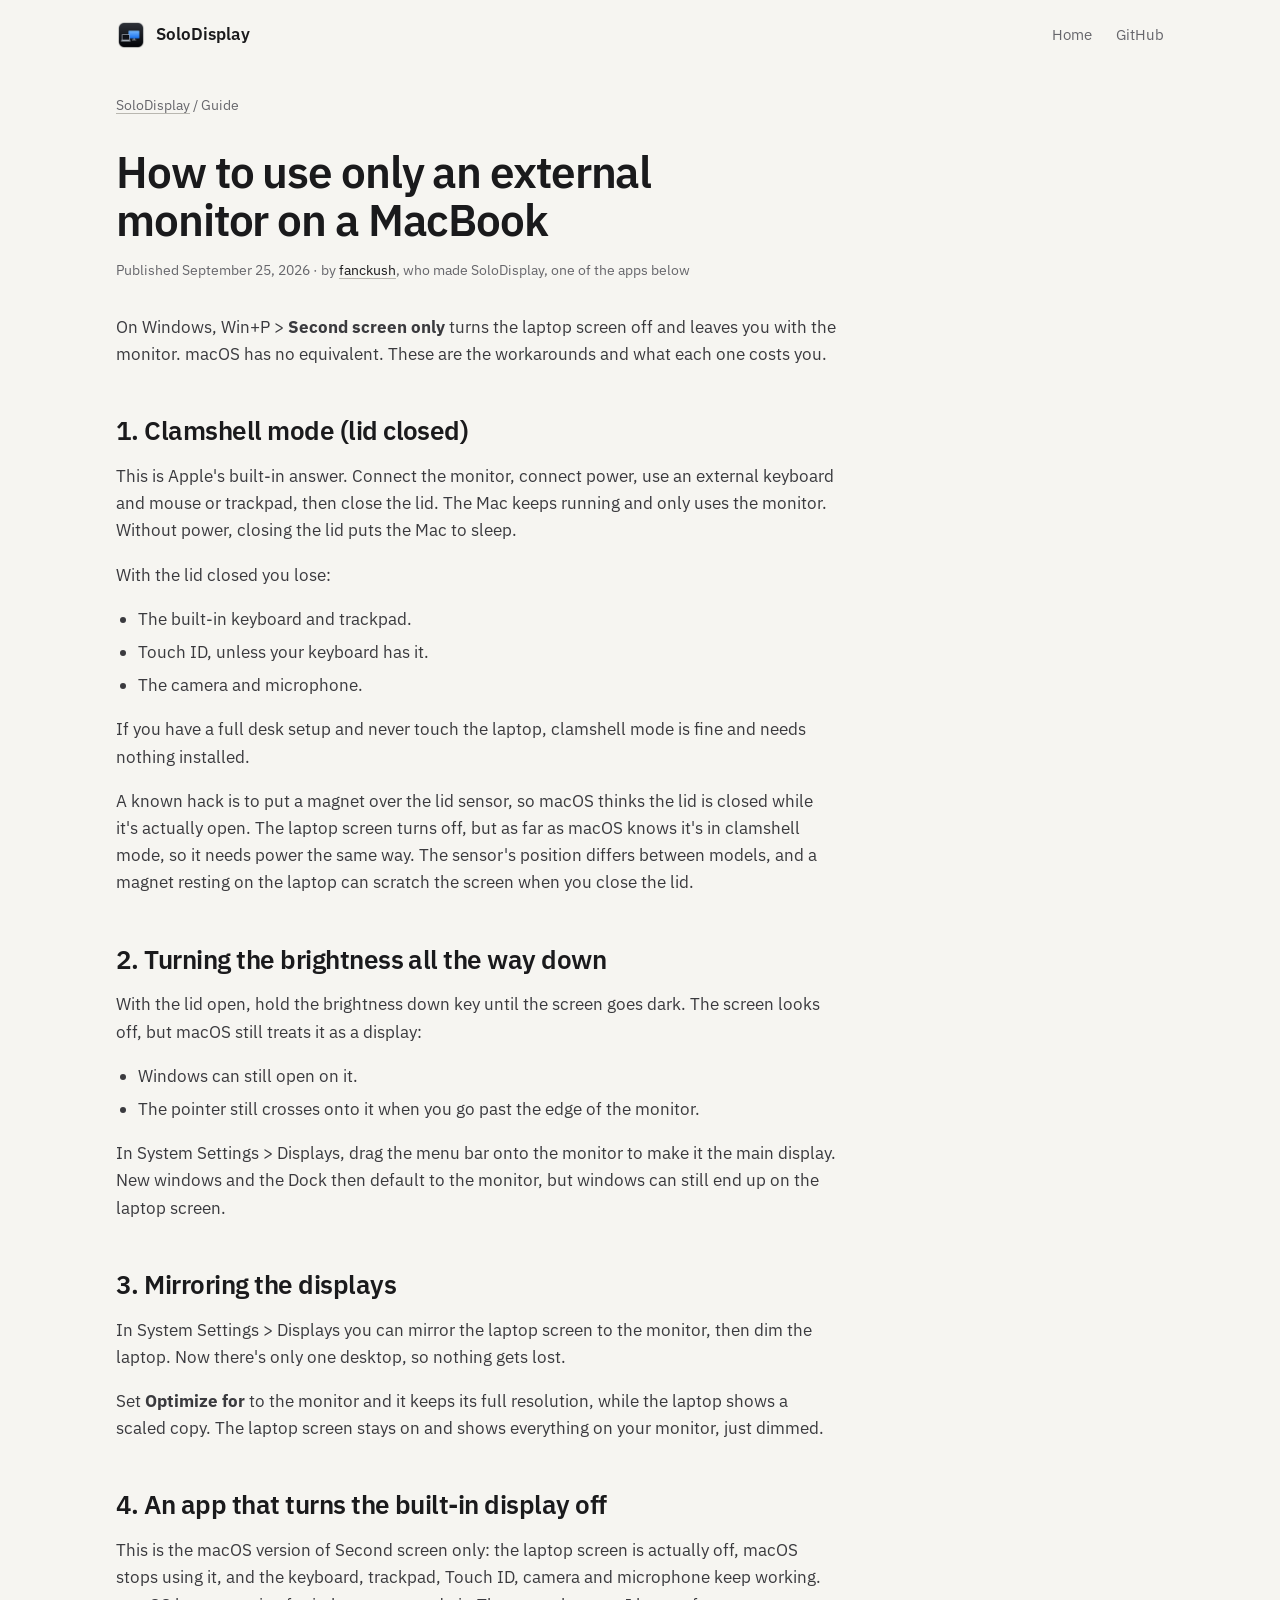
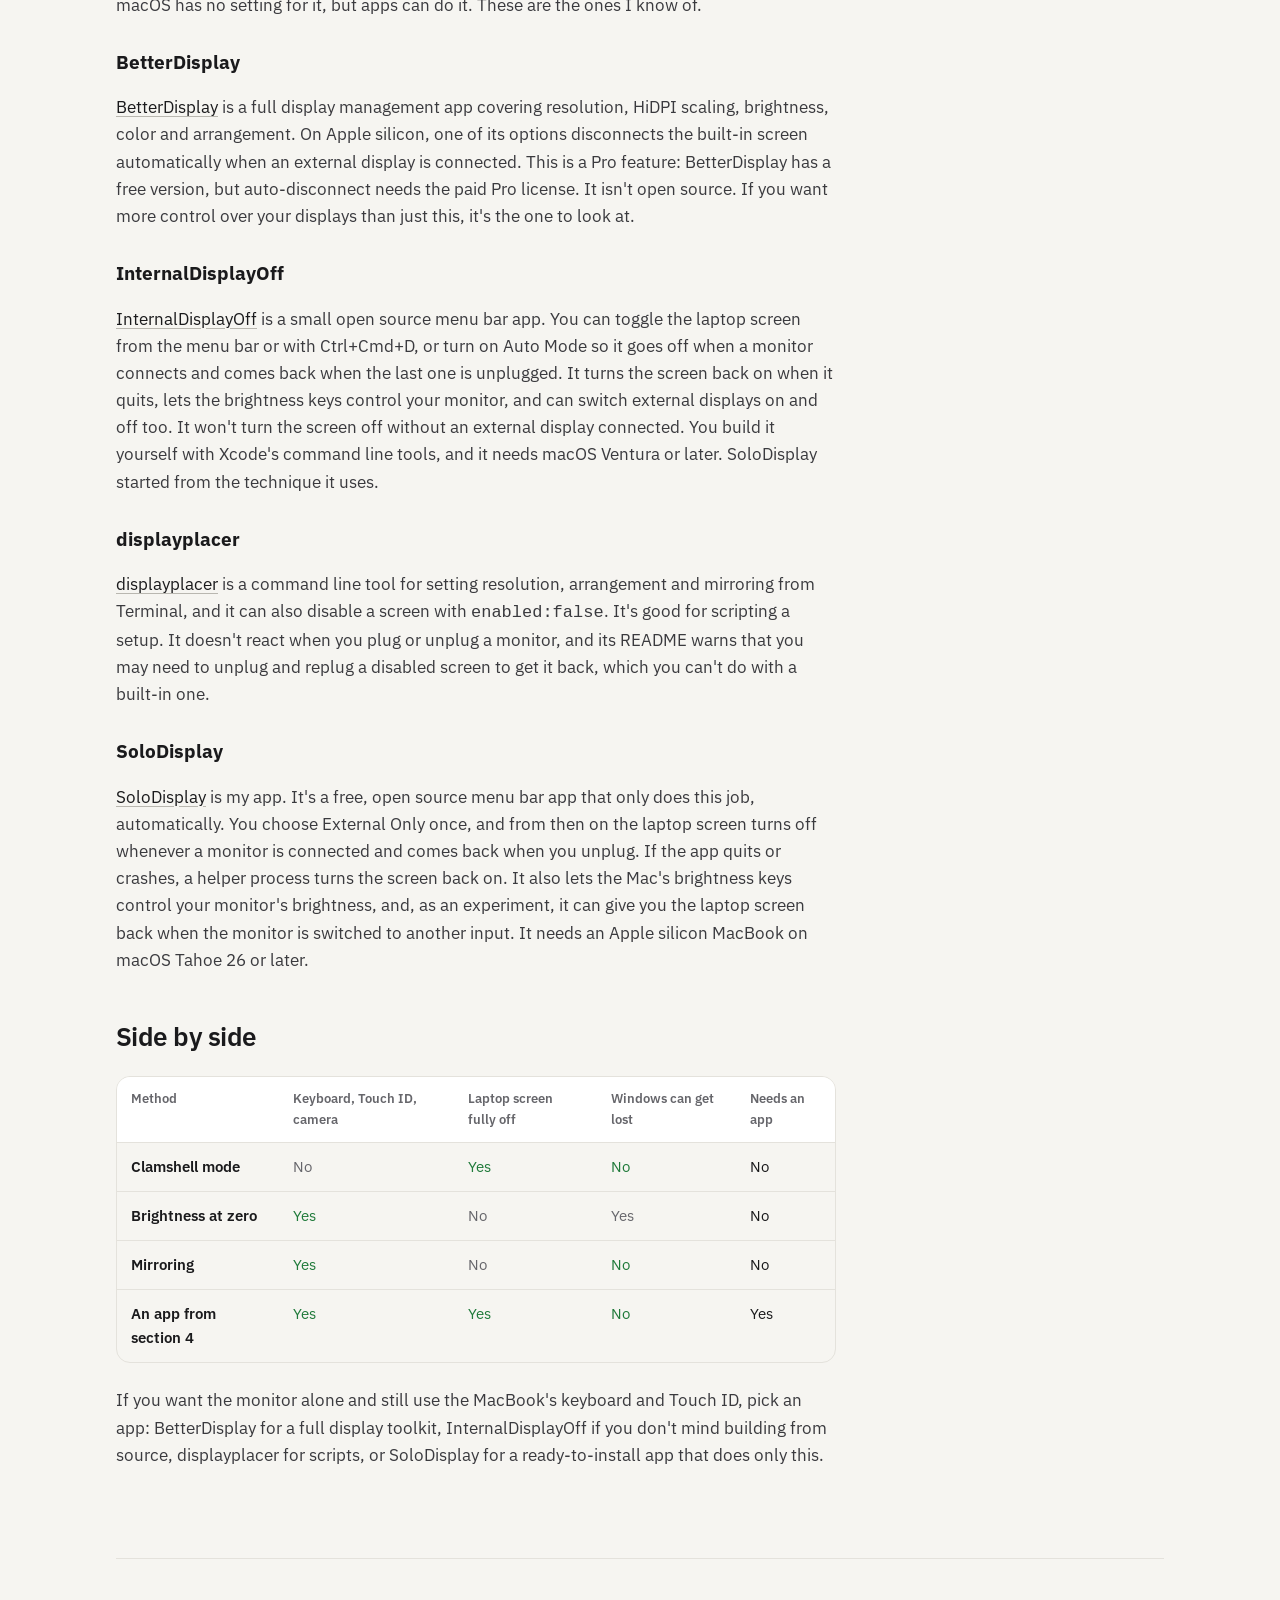
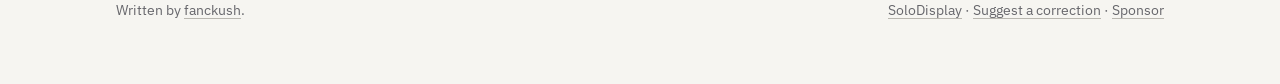
==== commit 3bafb535: "chore: add donation in readme" ====
--- a/site/guide/external-monitor-only-macbook/index.html
+++ b/site/guide/external-monitor-only-macbook/index.html
@@ -147,7 +147,8 @@
       <p>Written by <a href="https://github.com/fanckush">fanckush</a>.</p>
       <div>
         <a href="../../">SoloDisplay</a> &middot;
-        <a href="https://github.com/fanckush/SoloDisplay/issues">Suggest a correction</a>
+        <a href="https://github.com/fanckush/SoloDisplay/issues">Suggest a correction</a> &middot;
+        <a href="https://github.com/sponsors/fanckush">Sponsor</a>
       </div>
     </div>
   </footer>
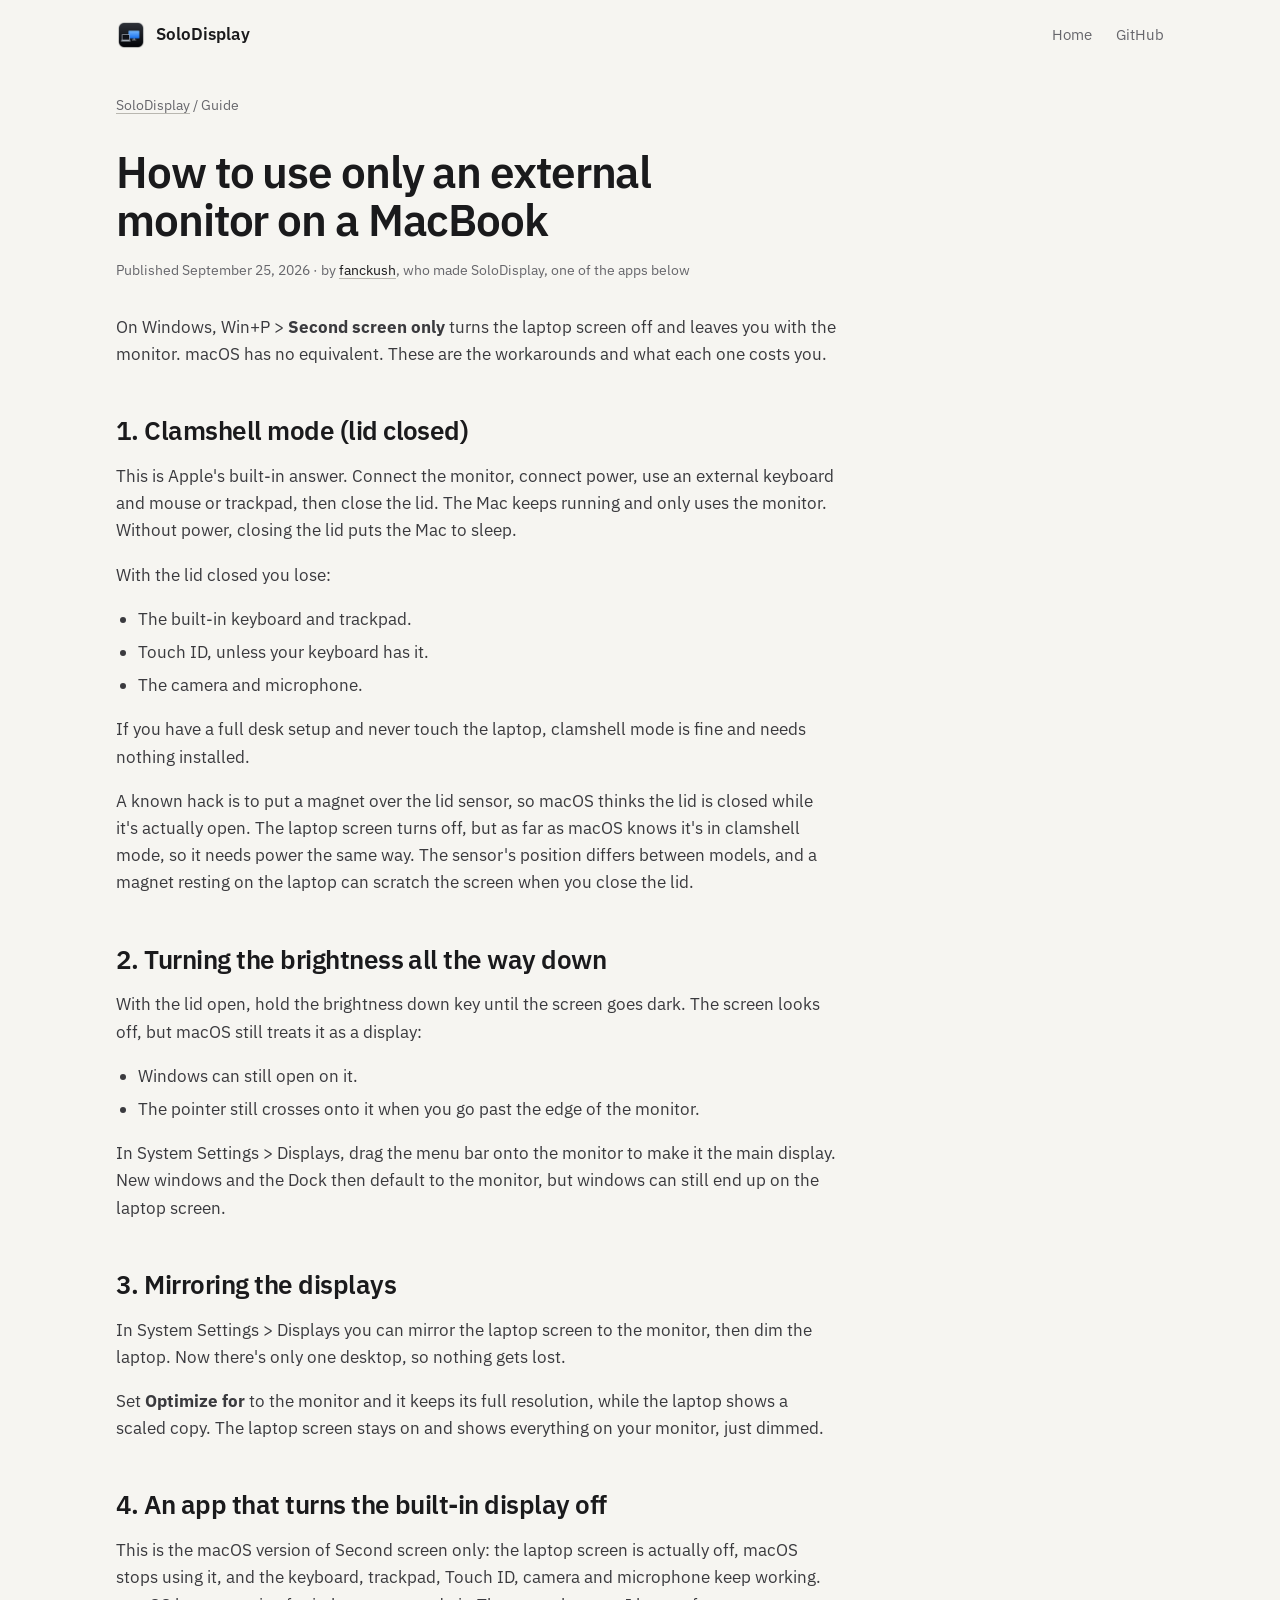
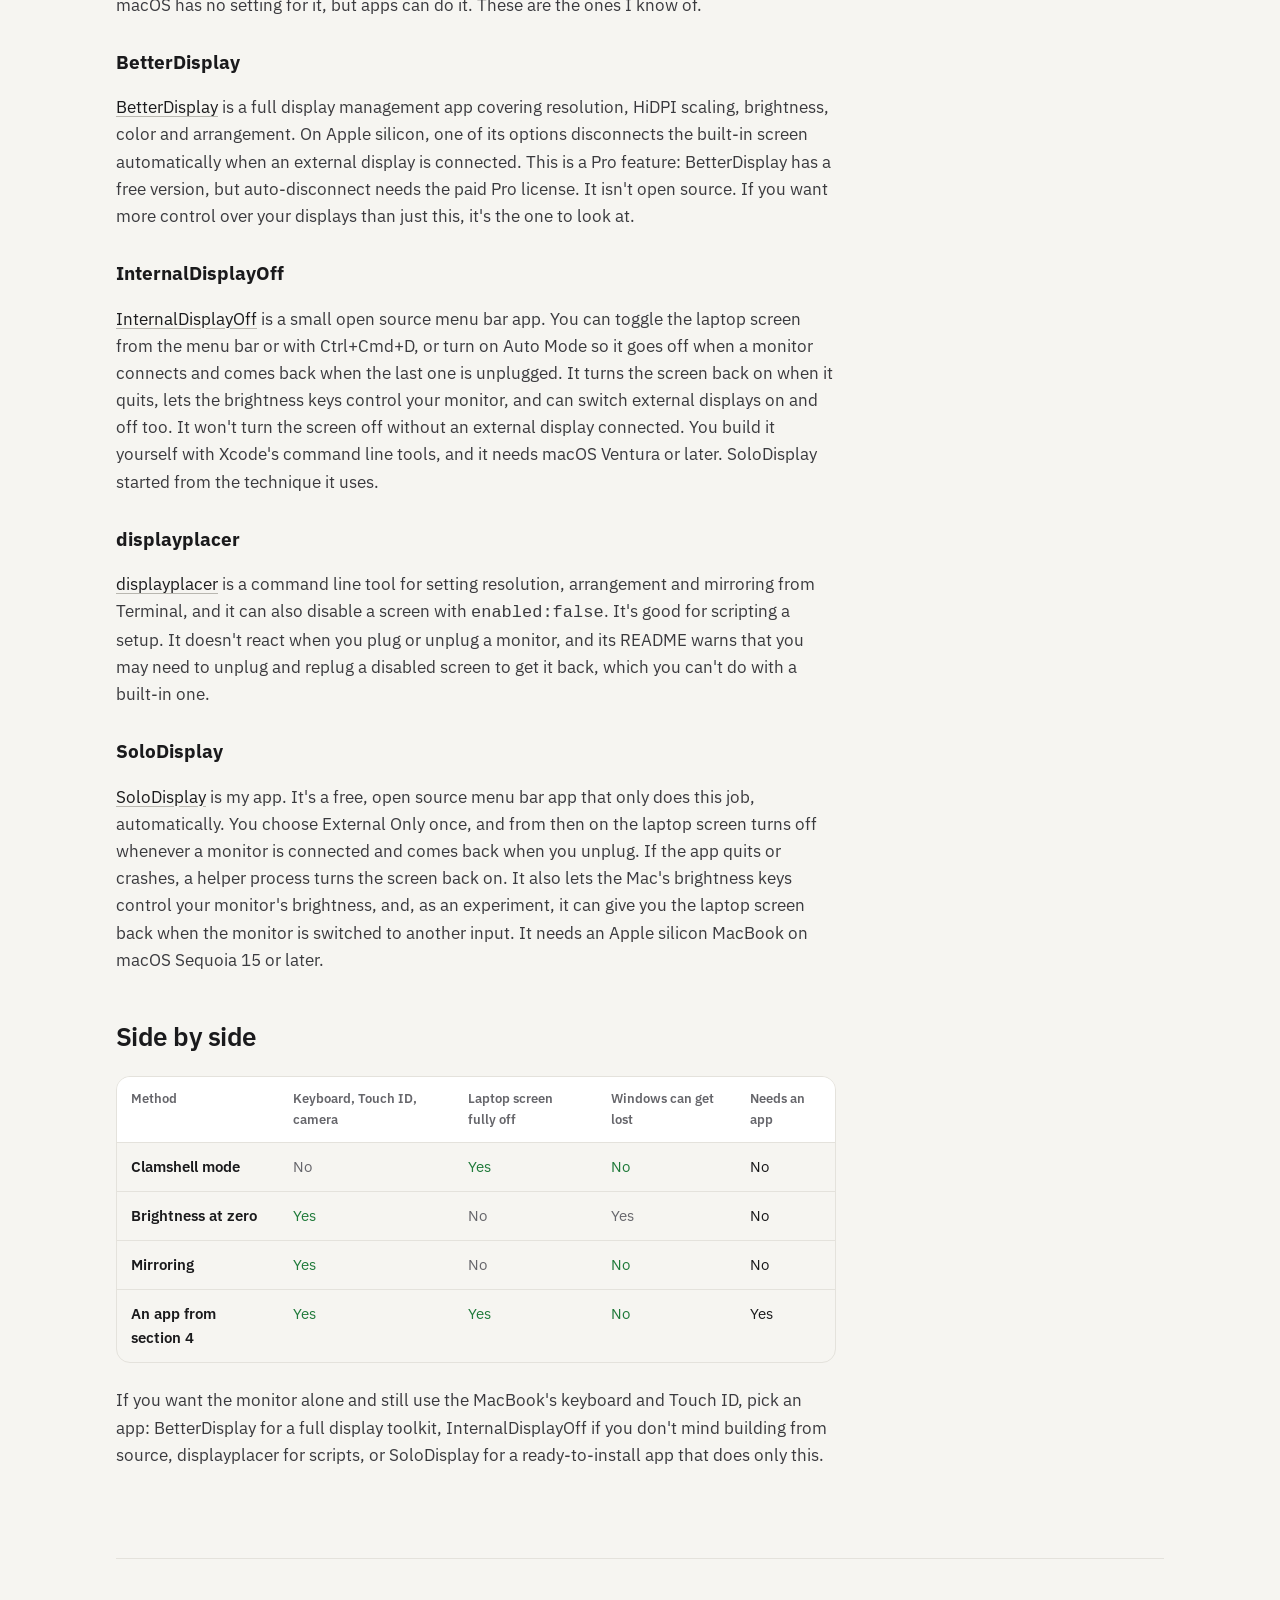
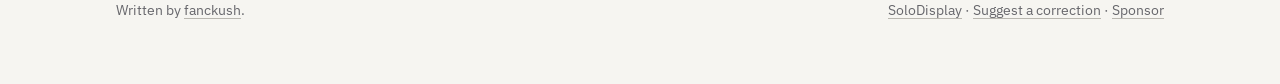
==== commit 44b77d10: "feat: support macOS 15 (Sequoia)" ====
--- a/site/guide/external-monitor-only-macbook/index.html
+++ b/site/guide/external-monitor-only-macbook/index.html
@@ -7,7 +7,7 @@
 <meta name="description" content="Using only an external monitor with a MacBook: clamshell mode, brightness at zero, mirroring, or turning the built-in display off with BetterDisplay, InternalDisplayOff, displayplacer or SoloDisplay.">
 <meta name="robots" content="index, follow, max-image-preview:large">
 <meta name="author" content="fanckush">
-<link rel="canonical" href="https://fanckush.github.io/SoloDisplay/guide/external-monitor-only-macbook/">
+<link rel="canonical" href="https://solodisplay.app/guide/external-monitor-only-macbook/">
 <link rel="icon" type="image/png" sizes="32x32" href="../../icon-32.png">
 <link rel="icon" type="image/png" sizes="192x192" href="../../icon-192.png">
 <link rel="apple-touch-icon" href="../../apple-touch-icon.png">
@@ -21,8 +21,8 @@
 <meta property="og:locale" content="en_US">
 <meta property="og:title" content="How to use only an external monitor on a MacBook">
 <meta property="og:description" content="Clamshell mode, brightness at zero, mirroring, or an app that turns the built-in display off. What each one costs you.">
-<meta property="og:url" content="https://fanckush.github.io/SoloDisplay/guide/external-monitor-only-macbook/">
-<meta property="og:image" content="https://fanckush.github.io/SoloDisplay/og-guide-v1.png">
+<meta property="og:url" content="https://solodisplay.app/guide/external-monitor-only-macbook/">
+<meta property="og:image" content="https://solodisplay.app/og-guide-v2.png">
 <meta property="og:image:type" content="image/png">
 <meta property="og:image:width" content="1200">
 <meta property="og:image:height" content="630">
@@ -31,7 +31,7 @@
 <meta name="twitter:card" content="summary_large_image">
 <meta name="twitter:title" content="How to use only an external monitor on a MacBook">
 <meta name="twitter:description" content="Clamshell mode, brightness at zero, mirroring, or an app that turns the built-in display off. What each one costs you.">
-<meta name="twitter:image" content="https://fanckush.github.io/SoloDisplay/og-guide-v1.png">
+<meta name="twitter:image" content="https://solodisplay.app/og-guide-v2.png">
 <meta name="twitter:image:alt" content="A MacBook with its screen off next to an external monitor that's on.">
 
 <script type="application/ld+json">
@@ -40,23 +40,23 @@
   "@graph": [
     {
       "@type": "Article",
-      "@id": "https://fanckush.github.io/SoloDisplay/guide/external-monitor-only-macbook/#article",
+      "@id": "https://solodisplay.app/guide/external-monitor-only-macbook/#article",
       "headline": "How to use only an external monitor on a MacBook",
       "description": "Clamshell mode, brightness at zero, mirroring, or an app that turns the built-in display off, and what each one costs you.",
-      "image": "https://fanckush.github.io/SoloDisplay/og-guide-v1.png",
+      "image": "https://solodisplay.app/og-guide-v2.png",
       "datePublished": "2026-09-25",
-      "dateModified": "2026-09-25",
+      "dateModified": "2026-10-08",
       "inLanguage": "en",
-      "mainEntityOfPage": "https://fanckush.github.io/SoloDisplay/guide/external-monitor-only-macbook/",
+      "mainEntityOfPage": "https://solodisplay.app/guide/external-monitor-only-macbook/",
       "author": { "@type": "Person", "name": "fanckush", "url": "https://github.com/fanckush" },
       "publisher": { "@type": "Person", "name": "fanckush", "url": "https://github.com/fanckush" },
-      "about": { "@id": "https://fanckush.github.io/SoloDisplay/#app" }
+      "about": { "@id": "https://solodisplay.app/#app" }
     },
     {
       "@type": "BreadcrumbList",
       "itemListElement": [
-        { "@type": "ListItem", "position": 1, "name": "SoloDisplay", "item": "https://fanckush.github.io/SoloDisplay/" },
-        { "@type": "ListItem", "position": 2, "name": "Use only an external monitor on a MacBook", "item": "https://fanckush.github.io/SoloDisplay/guide/external-monitor-only-macbook/" }
+        { "@type": "ListItem", "position": 1, "name": "SoloDisplay", "item": "https://solodisplay.app/" },
+        { "@type": "ListItem", "position": 2, "name": "Use only an external monitor on a MacBook", "item": "https://solodisplay.app/guide/external-monitor-only-macbook/" }
       ]
     }
   ]
@@ -64,6 +64,8 @@
 </script>
 
 <link rel="stylesheet" href="../../style.css">
+<script defer src="https://umami.abakatech.com/script.js" data-website-id="dd183402-b08a-4a85-823e-1afd487b4d81" data-domains="solodisplay.app"></script>
+<script defer src="/analytics.js"></script>
 </head>
 <body>
 <a class="skip" href="#main">Skip to content</a>
@@ -122,7 +124,7 @@
       <p><a href="https://github.com/jakehilborn/displayplacer">displayplacer</a> is a command line tool for setting resolution, arrangement and mirroring from Terminal, and it can also disable a screen with <code>enabled:false</code>. It's good for scripting a setup. It doesn't react when you plug or unplug a monitor, and its README warns that you may need to unplug and replug a disabled screen to get it back, which you can't do with a built-in one.</p>
 
       <h3>SoloDisplay</h3>
-      <p><a href="../../">SoloDisplay</a> is my app. It's a free, open source menu bar app that only does this job, automatically. You choose External Only once, and from then on the laptop screen turns off whenever a monitor is connected and comes back when you unplug. If the app quits or crashes, a helper process turns the screen back on. It also lets the Mac's brightness keys control your monitor's brightness, and, as an experiment, it can give you the laptop screen back when the monitor is switched to another input. It needs an Apple silicon MacBook on macOS Tahoe 26 or later.</p>
+      <p><a href="../../">SoloDisplay</a> is my app. It's a free, open source menu bar app that only does this job, automatically. You choose External Only once, and from then on the laptop screen turns off whenever a monitor is connected and comes back when you unplug. If the app quits or crashes, a helper process turns the screen back on. It also lets the Mac's brightness keys control your monitor's brightness, and, as an experiment, it can give you the laptop screen back when the monitor is switched to another input. It needs an Apple silicon MacBook on macOS Sequoia 15 or later.</p>
 
       <h2 id="comparison">Side by side</h2>
       <div class="table-wrap">
